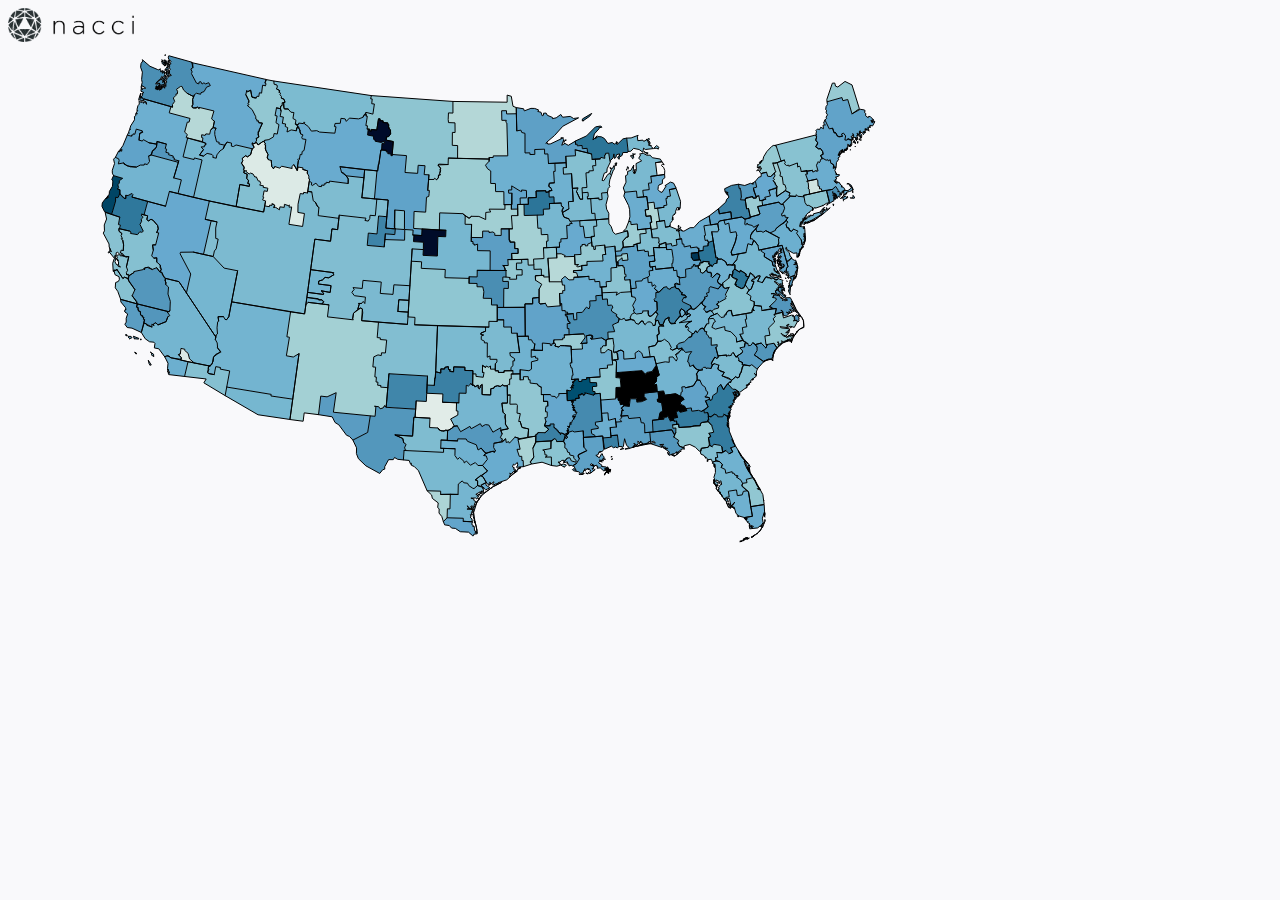
==== index.html @ 5f249de9 "puma games added d3 json files" ====
<!DOCTYPE html>
<html lang="en">
    <head>

        <!--<script src="http://d3js.org/d3.v3.min.js" charset="utf-8"></script>-->


        <!-- Styles for our vis  -->
	<style>
          body {
          font: 15px sans-serif;
          }
	  
	  .column {
	  float: left;
	  width: 30%;
	  padding: 10px;
	  
	  }
	  
	  /* Clear floats after the columns */
	  .row:after {
	  content: "";
	  display: table;
	  clear: both;
	  }
	  
	  
	  li{
	  margin: 6px 0;
	  }
          .axis path,
          .axis line {
          fill: none;
            stroke: #000;
            shape-rendering: crispEdges;

        }
	.line{
	  stroke:dimgrey;
	  stroke-width:5px;
	  }
	  
	  h1 { font-family: Helvetica Neue, Helvetica, Arial, sans-serif; font-size: 24px; font-style: normal; font-variant: normal; font-weight: 700; line-height: 26.4px; }
	  h4 { font-family: Helvetica Neue, Helvetica, Arial, sans-serif; font-size: 18px; font-style: normal; font-variant: normal; font-weight: 700; line-height: 26.4px; }
	  h3 { font-family: Helvetica Neue, Helvetica, Arial, sans-serif; font-size: 14px; font-style: normal; font-variant: normal; font-weight: 700; line-height: 15.4px; }
	  p { font-family: Helvetica Neue, Helvetica, Arial, sans-serif; font-size: 16px; font-style: normal; font-variant: normal; font-weight: 400; line-height: 20px; } blockquote { font-family: Helvetica Neue, Helvetica, Arial, sans-serif; font-size: 21px; font-style: normal; font-variant: normal; font-weight: 400; line-height: 30px; } pre { font-family: Helvetica Neue, Helvetica, Arial, sans-serif; font-size: 13px; font-style: normal; font-variant: normal; font-weight: 400; line-height: 18.5667px; }
	  
	  
	  .text {
          font-family: sans-serif;
          font-size: 11px;
	  }
	  
          .dot {
          stroke: none;
          }
          .tooltip {
          position: absolute;
          font-size: 12px;
          width:  auto;
          height: auto;
          pointer-events: none;
          background-color: white;
          }

	  #svg-div{
	  display: inline-block;
	  margin: 0 auto;
	  }

        </style>
	<link rel="stylesheet" type="text/css" href="style.css">
	<script src="d3.v3.js"></script>
	<script src="topojson.v1.min.js"></script>

    </head>


    <body style="background-color:#f9f9fb;"><!--rgba(250, 235, 215, .7);">-->
      <div>
	<image src="./logo.png" style="width:10%;"></image>
      </div>
      
      <div class="svg-div">
	<div id="textbox" style="margin-top:40px;"></div>      
	<script src="d3_script.js" type="text/javascript"></script>
      </div>
      
      
    </body>
</html>
---- style.css ----
.svg-div{
     display: inline-block;
     margin: 0 auto;
  }

.background {
  fill: none;
  pointer-events: all;
}

.graticule {
  fill: none;
  stroke: #777;
  stroke-width: .5;
  stroke-opacity: .7;
}

#dma-borders {
  fill: none;
  stroke: black;
  
  stroke-linejoin: round;
  stroke-linecap: round;
  pointer-events: none;
}

#textbox {
  position: absolute;
  top: 400px;
  left: 50px;
  width: 275px;
  height: 100px;
}

#textbox text p {
  font-family: Arial, Helvetica;
  font-size: .8em;
  margin: 0;
}
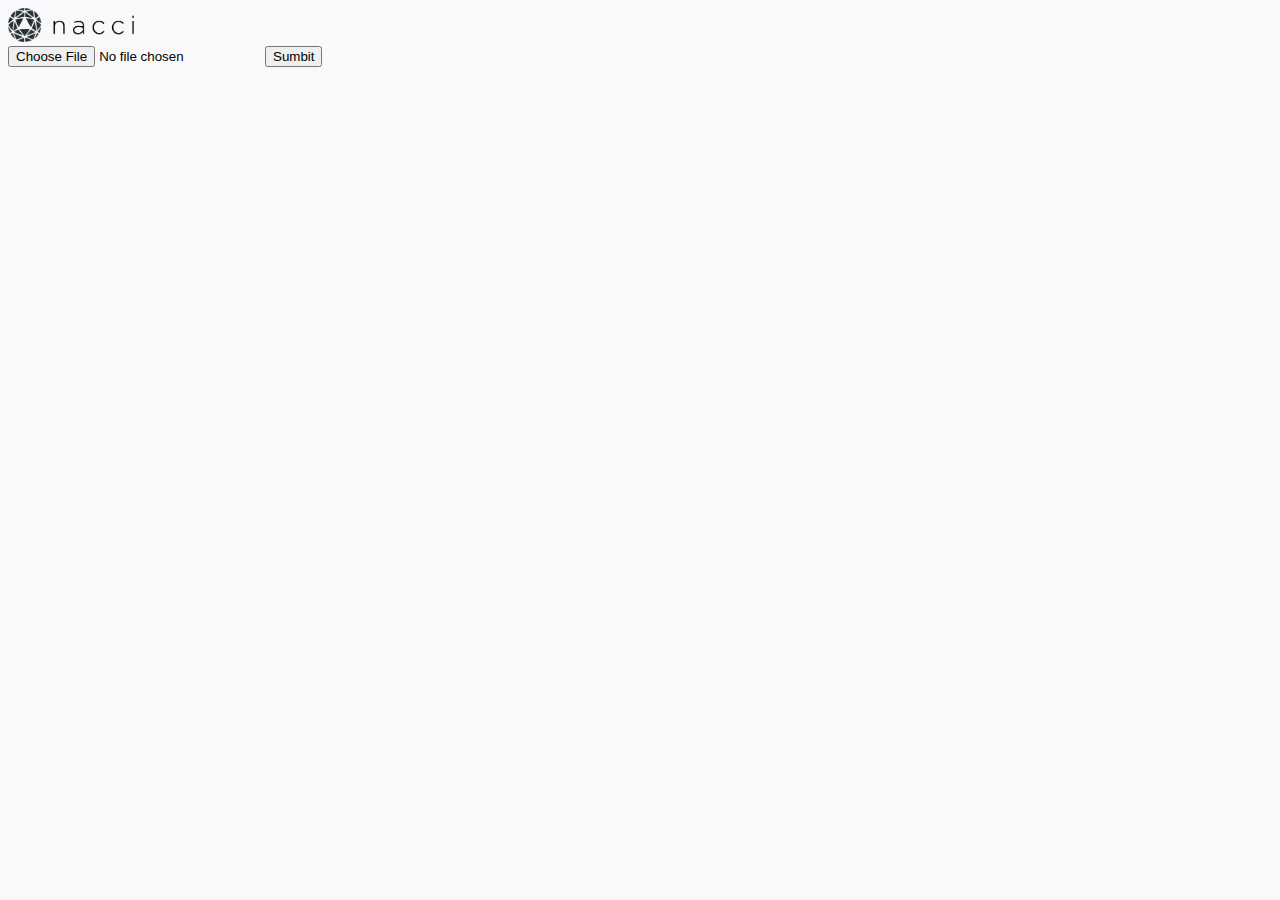
==== commit 7bc81ed5: "changed to brandid" ====
--- a/index.html
+++ b/index.html
@@ -1,92 +1,24 @@
 <!DOCTYPE html>
-<html lang="en">
-    <head>
-
-        <!--<script src="http://d3js.org/d3.v3.min.js" charset="utf-8"></script>-->
-
-
-        <!-- Styles for our vis  -->
-	<style>
-          body {
-          font: 15px sans-serif;
-          }
-	  
-	  .column {
-	  float: left;
-	  width: 30%;
-	  padding: 10px;
-	  
-	  }
-	  
-	  /* Clear floats after the columns */
-	  .row:after {
-	  content: "";
-	  display: table;
-	  clear: both;
-	  }
-	  
-	  
-	  li{
-	  margin: 6px 0;
-	  }
-          .axis path,
-          .axis line {
-          fill: none;
-            stroke: #000;
-            shape-rendering: crispEdges;
-
-        }
-	.line{
-	  stroke:dimgrey;
-	  stroke-width:5px;
-	  }
-	  
-	  h1 { font-family: Helvetica Neue, Helvetica, Arial, sans-serif; font-size: 24px; font-style: normal; font-variant: normal; font-weight: 700; line-height: 26.4px; }
-	  h4 { font-family: Helvetica Neue, Helvetica, Arial, sans-serif; font-size: 18px; font-style: normal; font-variant: normal; font-weight: 700; line-height: 26.4px; }
-	  h3 { font-family: Helvetica Neue, Helvetica, Arial, sans-serif; font-size: 14px; font-style: normal; font-variant: normal; font-weight: 700; line-height: 15.4px; }
-	  p { font-family: Helvetica Neue, Helvetica, Arial, sans-serif; font-size: 16px; font-style: normal; font-variant: normal; font-weight: 400; line-height: 20px; } blockquote { font-family: Helvetica Neue, Helvetica, Arial, sans-serif; font-size: 21px; font-style: normal; font-variant: normal; font-weight: 400; line-height: 30px; } pre { font-family: Helvetica Neue, Helvetica, Arial, sans-serif; font-size: 13px; font-style: normal; font-variant: normal; font-weight: 400; line-height: 18.5667px; }
-	  
-	  
-	  .text {
-          font-family: sans-serif;
-          font-size: 11px;
-	  }
-	  
-          .dot {
-          stroke: none;
-          }
-          .tooltip {
-          position: absolute;
-          font-size: 12px;
-          width:  auto;
-          height: auto;
-          pointer-events: none;
-          background-color: white;
-          }
-
-	  #svg-div{
-	  display: inline-block;
-	  margin: 0 auto;
-	  }
-
-        </style>
-	<link rel="stylesheet" type="text/css" href="style.css">
-	<script src="d3.v3.js"></script>
-	<script src="topojson.v1.min.js"></script>
-
-    </head>
-
-
-    <body style="background-color:#f9f9fb;"><!--rgba(250, 235, 215, .7);">-->
-      <div>
-	<image src="./logo.png" style="width:10%;"></image>
-      </div>
-      
-      <div class="svg-div">
-	<div id="textbox" style="margin-top:40px;"></div>      
-	<script src="d3_script.js" type="text/javascript"></script>
-      </div>
-      
-      
-    </body>
+<html>
+  <body style="background-color:#f9f9fb;"><!--rgba(250, 235, 215, .7);">-->
+    <div>
+      <image src="./logo.png" style="width:10%;"></image>
+    </div>
+    
+    <script src="http://ajax.googleapis.com/ajax/libs/jquery/1.11.1/jquery.min.js"></script>
+    
+    
+    <form enctype="multipart/form-data" method="post" name="fileinfo">
+      <input type="file" id="image" name="image" type="image/*" onchange="readURL(this);" />
+      <input type="submit" value="Sumbit" />
+    </form>
+    <br><br>
+    <div id="text_output" style="width:500px;"></div>
+    <br><br>
+    <div>
+      <img id="blah" src="#" alt="" />
+    </div>
+    <script src="brandid_1and1.js"></script>
+	
+  </body>
 </html>
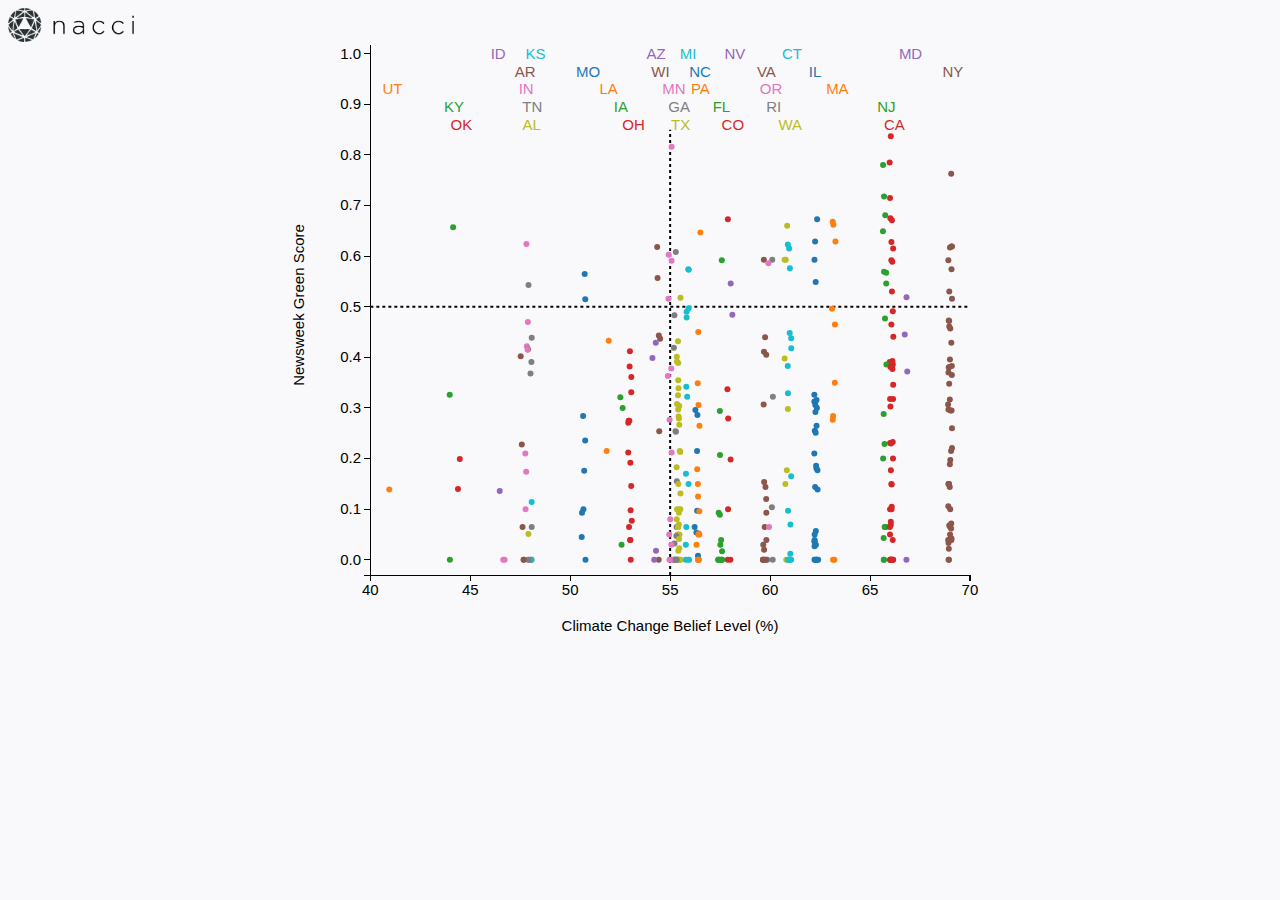
==== commit a73c0a68: "green score for pitch" ====
--- a/index.html
+++ b/index.html
@@ -1,24 +1,239 @@
 <!DOCTYPE html>
-<html>
-  <body style="background-color:#f9f9fb;"><!--rgba(250, 235, 215, .7);">-->
-    <div>
+<html lang="en">
+    <head>
+        <meta charset="utf-8">
+        <title>d3 Scatter Plot</title>
+        <!--<script src="http://d3js.org/d3.v3.min.js" charset="utf-8"></script>-->
+
+
+        <!-- Styles for our vis  -->
+        <style>
+        body {
+            font: 15px sans-serif;
+        }
+
+        .axis path,
+        .axis line {
+            fill: none;
+            stroke: #000;
+            shape-rendering: crispEdges;
+
+        }
+	.line{
+stroke:dimgrey;
+stroke-width:5px;
+}
+	
+	.text {
+            font-family: sans-serif;
+            font-size: 11px;
+       }
+
+        .dot {
+            stroke: none;
+        }
+        .tooltip {
+            position: absolute;
+            font-size: 12px;
+            width:  auto;
+            height: auto;
+            pointer-events: none;
+            background-color: white;
+        }
+         </style>
+    </head>
+
+
+    <body style="background-color:#f9f9fb;">
       <image src="./logo.png" style="width:10%;"></image>
-    </div>
-    
-    <script src="http://ajax.googleapis.com/ajax/libs/jquery/1.11.1/jquery.min.js"></script>
-    
-    
-    <form enctype="multipart/form-data" method="post" name="fileinfo">
-      <input type="file" id="image" name="image" type="image/*" onchange="readURL(this);" />
-      <input type="submit" value="Sumbit" />
-    </form>
-    <br><br>
-    <div id="text_output" style="width:500px;"></div>
-    <br><br>
-    <div>
-      <img id="blah" src="#" alt="" />
-    </div>
-    <script src="brandid_1and1.js"></script>
-	
-  </body>
+	<center>
+        <div id="vis-container"></div>
+        <!-- Optionally reference your vis JS file here, or define in a script tag -->
+        <!-- <script type="text/javascript" src="js/my-vis.js"></script> -->
+	<script src="lib/d3.v3.min.js" charset="utf-8"></script>
+        <script type="text/javascript">
+
+            d3.csv('./pitch_data.csv', function loadCallback(error, data) {
+                data.forEach(function(d) { // convert strings to numbers
+                    d.newsweek_score = +d.newsweek_score;
+                    d.green = +d.green;
+	    d.fit = +d.fit;
+                });
+                makeVis(data);
+            });
+
+          var makeVis = function(data) {
+              // Common pattern for defining vis size and margins
+              var margin = { top: -10, right: 20, bottom: 70, left: 80 },
+                  width  = 700 - margin.left - margin.right,
+                  height = 600 - margin.top - margin.bottom;
+
+              // Add the visualization svg canvas to the vis-container <div>
+              var canvas = d3.select("#vis-container").append("svg")
+                  .attr("width",  width  + margin.left + margin.right)
+                  .attr("height", height + margin.top  + margin.bottom)
+                .append("g")
+                  .attr("transform", "translate(" + margin.left + "," + margin.top + ")");
+
+              // Define our scales
+              var colorScale = d3.scale.category10();
+
+              var xScale = d3.scale.linear()
+                  .domain([ d3.min(data, function(d) { return d.green; }) - 1,
+                            d3.max(data, function(d) { return d.green; }) + 1 ])
+                  .range([0, width]);
+
+              var yScale = d3.scale.linear()
+                  .domain([ d3.min(data, function(d) { return d.newsweek_score; }) - 0.03,
+                            d3.max(data, function(d) { return d.newsweek_score; }) + 0.2 ])
+                  .range([height, 0]); // flip order because y-axis origin is upper LEFT
+
+              // Define our axes
+              var xAxis = d3.svg.axis()
+                  .scale(xScale)
+                  .orient('bottom');
+
+              var yAxis = d3.svg.axis()
+                  .scale(yScale)
+                  .orient('left');
+
+              // Add x-axis to the canvas
+              canvas.append("g")
+                  .attr("class", "x axis")
+                  .attr("transform", "translate(0," + height + ")") // move axis to the bottom of the canvas
+                  .call(xAxis)
+                .append("text")
+                  .attr("class", "label")
+                  .attr("x", width/2) // x-offset from the xAxis, move label all the way to the right
+                  .attr("y", 56)    // y-offset from the xAxis, moves text UPWARD!
+                  .style("text-anchor", "middle") // right-justify text
+                  .text("Climate Change Belief Level (%)");
+
+              // Add y-axis to the canvas
+              canvas.append("g")
+                  .attr("class", "y axis") // .orient('left') took care of axis positioning for us
+                  .call(yAxis)
+                .append("text")
+                  .attr("class", "label")
+                  .attr("transform", "rotate(-90)") // although axis is rotated, text is not
+                  .attr("y", -66) // y-offset from yAxis, moves text to the RIGHT because it's rotated, and positive y is DOWN
+                  .attr("x", -height/2) // 
+                  .style("text-anchor", "middle")
+                  .text("Newsweek Green Score");
+
+              // Add the tooltip container to the vis container
+              // it's invisible and its position/contents are defined during mouseover
+              var tooltip = d3.select("#vis-container").append("div")
+                  .attr("class", "tooltip")
+                  .style("opacity", 0);
+
+              // tooltip mouseover event handler
+              var tipMouseover = function(d) {
+                  var color = colorScale(d.state);
+                  var html  = d["Company Name"] + "<br/>" +
+              "<span style='color:" + color + ";'>" + d.state //+ "</span><br/>" +
+              //"<b>" + d.green + "</b> green, <b/>" + d.newsweek_score + "</b> newsweek_score";
+
+                  tooltip.html(html)
+                      .style("left", (d3.event.pageX + 15) + "px")
+                      .style("top", (d3.event.pageY - 14) + "px")
+                    .transition()
+                      .duration(200) // ms
+                      .style("opacity", .9) // started as 0!
+
+              };
+              // tooltip mouseout event handler
+              var tipMouseout = function(d) {
+                  tooltip.transition()
+                      .duration(300) // ms
+                      .style("opacity", 0); // don't care about position!
+              };
+
+// State maxes
+state_max = [];
+for(var i = 0; i < data.length ; i++){
+		   if (( state_max[data[i]["state"]] === undefined)){
+		   state_max[data[i]["state"]] = {"x": 0, "y": 0};
+		   }
+		   if( data[i]["newsweek_score"] > state_max[data[i]["state"]].y){
+  state_max[data[i]["state"]].x = data[i]["green"];
+  state_max[data[i]["state"]].y = data[i]["newsweek_score"];
+  state_max[data[i]["state"]]["state"] = data[i]["state"];
+};
+};
+//console.log(state_max, state_max.length);
+label_pos = [];
+state_keys = Object.keys(state_max);
+for (var i=0; i < state_keys.length; i++){
+		  console.log(state_max[state_keys[i]]);
+		  label_pos.push(state_max[state_keys[i]]);
+};
+label_pos.sort(function(x, y){
+		  console.log(x, y);
+   return d3.ascending(x.x, y.x);
+})
+console.log(label_pos);
+canvas.selectAll(".text")
+  .data(label_pos)
+ .enter().append("text")
+  .attr("x", function(d) { return xScale(d.x); })
+  .attr("y", function(d, i) { return  yScale(0.96 - (i % 5)*0.035);})//i/50 + 0.1);})//0.5*(1 - d.y) + d.y); })
+  .attr("dx", "-0.5em")
+  .attr("dy", "-1em")
+  .text(function(d) { return d.state;})
+		  .style("fill", function(d) { return colorScale(d.state);});
+
+
+canvas.append('line')
+    .style("stroke", "black")
+    .style("stroke-width", 2)
+		  .style("stroke-dasharray", ("3, 3"))
+    .attr("x1", xScale(40))
+    .attr("y1", yScale(0.5))
+    .attr("x2", xScale(70))
+    .attr("y2", yScale(0.5)); 
+
+
+
+canvas.append('line')
+    .style("stroke", "black")
+    .style("stroke-width", 2)
+		  .style("stroke-dasharray", ("3, 3"))
+    .attr("x1", xScale(55))
+    .attr("y1", yScale(-0.03))
+    .attr("x2", xScale(55))
+    .attr("y2", yScale(0.85)); 
+
+              // Add data points!
+
+
+canvas.selectAll(".dot")
+.data(data)
+.enter().append("circle")
+.attr("class", "dot")
+.attr("r", 3) // radius size, could map to another data dimension
+.attr("cx", function(d) { return xScale( d.green + (Math.random()-0.5)*0.2 ); })     // x position
+.attr("cy", function(d) { return yScale( d.newsweek_score ); })  // y position
+.style("fill", function(d) { return colorScale(d.state); })
+.on("mouseover", tipMouseover)
+.on("mouseout", tipMouseout);
+
+
+
+
+//var line = d3.svg.line()
+//    .x(function(d) { return xScale(d.green); })
+//    .y(function(d) { console.log(d.fit);return yScale(d.fit); });
+
+//  canvas.append("path")
+//      .datum(data)
+//      .attr("class", "line")
+//      .attr("d", line);
+
+
+
+          };
+        </script>
+</center>
+    </body>
 </html>
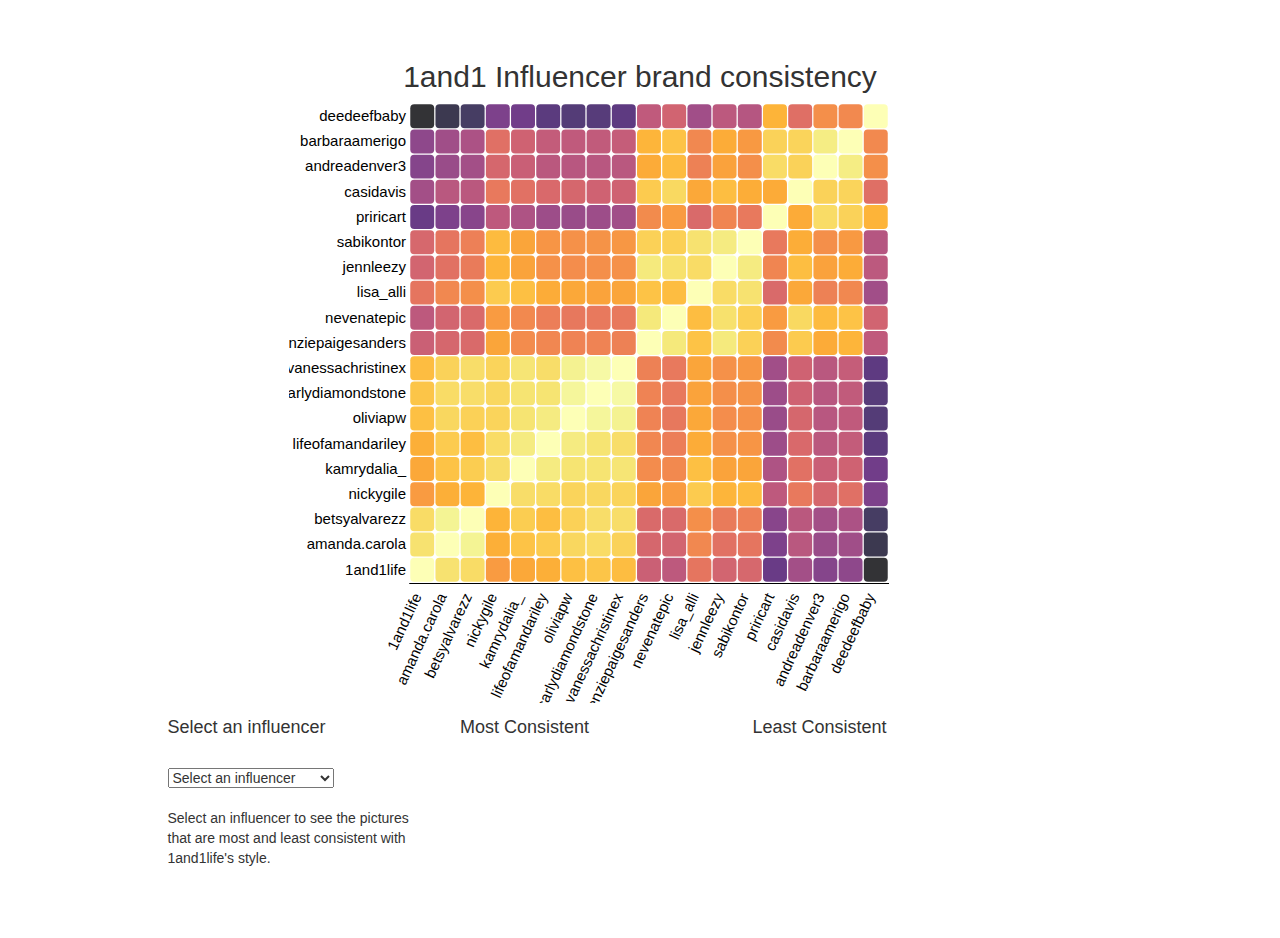
==== commit c4edc120: "1and1 data" ====
--- a/index.html
+++ b/index.html
@@ -1,239 +1,128 @@
 <!DOCTYPE html>
-<html lang="en">
-    <head>
-        <meta charset="utf-8">
-        <title>d3 Scatter Plot</title>
-        <!--<script src="http://d3js.org/d3.v3.min.js" charset="utf-8"></script>-->
+<html>
+<head>
+  <meta charset="utf-8">
+  <meta name="viewport" content="width=device-width">
+  <!-- Latest compiled and minified CSS -->
+  <link rel="stylesheet" href="bootstrap.min.css">
+  <script src="jquery.min.js"></script>
+  <script src="bootstrap.min.js"></script>
+  <script src="d3.v4.js"></script>
+  <script src="d3-scale-chromatic.v1.min.js"></script>
+
+  <link rel="stylesheet" href="draft.css">
+  
+  <style>
+     div .content {
+  width: 200px;
+
+} 
+
+img {
+    max-width: 100%;
+    max-height: 100%;
+}
 
 
-        <!-- Styles for our vis  -->
-        <style>
-        body {
-            font: 15px sans-serif;
-        }
+.axis {
+       font: 12px sans-serif;
+     }
 
-        .axis path,
-        .axis line {
-            fill: none;
-            stroke: #000;
-            shape-rendering: crispEdges;
+     .axis path,
+     .axis line {
+       fill: none;
+       stroke: #000;
+       shape-rendering: crispEdges;
+     stroke-width: 0;
+     }
 
-        }
-	.line{
-stroke:dimgrey;
-stroke-width:5px;
+.bar {
+  fill: skyblue;
 }
-	
-	.text {
-            font-family: sans-serif;
-            font-size: 11px;
-       }
 
-        .dot {
-            stroke: none;
-        }
-        .tooltip {
-            position: absolute;
-            font-size: 12px;
-            width:  auto;
-            height: auto;
-            pointer-events: none;
-            background-color: white;
-        }
-         </style>
-    </head>
+#chart {
+    display: table;
+    margin: 0 auto;
+}
 
+.bar:hover {
+  fill: royalblue ;
+}
 
-    <body style="background-color:#f9f9fb;">
-      <image src="./logo.png" style="width:10%;"></image>
-	<center>
-        <div id="vis-container"></div>
-        <!-- Optionally reference your vis JS file here, or define in a script tag -->
-        <!-- <script type="text/javascript" src="js/my-vis.js"></script> -->
-	<script src="lib/d3.v3.min.js" charset="utf-8"></script>
-        <script type="text/javascript">
+.toolTip {
+     position: absolute;
+  display: none;
+  min-width: 80px;
+  height: auto;
+  background: none repeat scroll 0 0 #ffffff;
+  padding: 10px;
+  text-align: center;
+     background-color: oldlace;
+}}
+    
+  </style>
+</head>
 
-            d3.csv('./pitch_data.csv', function loadCallback(error, data) {
-                data.forEach(function(d) { // convert strings to numbers
-                    d.newsweek_score = +d.newsweek_score;
-                    d.green = +d.green;
-	    d.fit = +d.fit;
-                });
-                makeVis(data);
-            });
+<body>
+  <br><br>
+  <div id="head" style="    display: table;margin: 0 auto;">
+    <h2>1and1 Influencer brand consistency</h2>
+  </div>
+    <div style="width:60%;  display: table;margin: 0 auto;">
 
-          var makeVis = function(data) {
-              // Common pattern for defining vis size and margins
-              var margin = { top: -10, right: 20, bottom: 70, left: 80 },
-                  width  = 700 - margin.left - margin.right,
-                  height = 600 - margin.top - margin.bottom;
+<!--      <p>Using around ninety metrics related to how an image looks, we've begun to quantify the aspects of an image that make up its style. Applying this analysis to the ecosystem of 1and1 brand influencers, we can see that the influencers' instagram pages present more or less visually consistent styles. The chart below shows the relative internal consistency of all of an influencers' posts</p>
+    </div>
+    <div style="width:60%;  display: table;margin: 0 10%;">
+      <div id="chart" style="position:relative;"></div>      
+    </div>
+-->
 
-              // Add the visualization svg canvas to the vis-container <div>
-              var canvas = d3.select("#vis-container").append("svg")
-                  .attr("width",  width  + margin.left + margin.right)
-                  .attr("height", height + margin.top  + margin.bottom)
-                .append("g")
-                  .attr("transform", "translate(" + margin.left + "," + margin.top + ")");
-
-              // Define our scales
-              var colorScale = d3.scale.category10();
-
-              var xScale = d3.scale.linear()
-                  .domain([ d3.min(data, function(d) { return d.green; }) - 1,
-                            d3.max(data, function(d) { return d.green; }) + 1 ])
-                  .range([0, width]);
-
-              var yScale = d3.scale.linear()
-                  .domain([ d3.min(data, function(d) { return d.newsweek_score; }) - 0.03,
-                            d3.max(data, function(d) { return d.newsweek_score; }) + 0.2 ])
-                  .range([height, 0]); // flip order because y-axis origin is upper LEFT
-
-              // Define our axes
-              var xAxis = d3.svg.axis()
-                  .scale(xScale)
-                  .orient('bottom');
-
-              var yAxis = d3.svg.axis()
-                  .scale(yScale)
-                  .orient('left');
-
-              // Add x-axis to the canvas
-              canvas.append("g")
-                  .attr("class", "x axis")
-                  .attr("transform", "translate(0," + height + ")") // move axis to the bottom of the canvas
-                  .call(xAxis)
-                .append("text")
-                  .attr("class", "label")
-                  .attr("x", width/2) // x-offset from the xAxis, move label all the way to the right
-                  .attr("y", 56)    // y-offset from the xAxis, moves text UPWARD!
-                  .style("text-anchor", "middle") // right-justify text
-                  .text("Climate Change Belief Level (%)");
-
-              // Add y-axis to the canvas
-              canvas.append("g")
-                  .attr("class", "y axis") // .orient('left') took care of axis positioning for us
-                  .call(yAxis)
-                .append("text")
-                  .attr("class", "label")
-                  .attr("transform", "rotate(-90)") // although axis is rotated, text is not
-                  .attr("y", -66) // y-offset from yAxis, moves text to the RIGHT because it's rotated, and positive y is DOWN
-                  .attr("x", -height/2) // 
-                  .style("text-anchor", "middle")
-                  .text("Newsweek Green Score");
-
-              // Add the tooltip container to the vis container
-              // it's invisible and its position/contents are defined during mouseover
-              var tooltip = d3.select("#vis-container").append("div")
-                  .attr("class", "tooltip")
-                  .style("opacity", 0);
-
-              // tooltip mouseover event handler
-              var tipMouseover = function(d) {
-                  var color = colorScale(d.state);
-                  var html  = d["Company Name"] + "<br/>" +
-              "<span style='color:" + color + ";'>" + d.state //+ "</span><br/>" +
-              //"<b>" + d.green + "</b> green, <b/>" + d.newsweek_score + "</b> newsweek_score";
-
-                  tooltip.html(html)
-                      .style("left", (d3.event.pageX + 15) + "px")
-                      .style("top", (d3.event.pageY - 14) + "px")
-                    .transition()
-                      .duration(200) // ms
-                      .style("opacity", .9) // started as 0!
-
-              };
-              // tooltip mouseout event handler
-              var tipMouseout = function(d) {
-                  tooltip.transition()
-                      .duration(300) // ms
-                      .style("opacity", 0); // don't care about position!
-              };
-
-// State maxes
-state_max = [];
-for(var i = 0; i < data.length ; i++){
-		   if (( state_max[data[i]["state"]] === undefined)){
-		   state_max[data[i]["state"]] = {"x": 0, "y": 0};
-		   }
-		   if( data[i]["newsweek_score"] > state_max[data[i]["state"]].y){
-  state_max[data[i]["state"]].x = data[i]["green"];
-  state_max[data[i]["state"]].y = data[i]["newsweek_score"];
-  state_max[data[i]["state"]]["state"] = data[i]["state"];
-};
-};
-//console.log(state_max, state_max.length);
-label_pos = [];
-state_keys = Object.keys(state_max);
-for (var i=0; i < state_keys.length; i++){
-		  console.log(state_max[state_keys[i]]);
-		  label_pos.push(state_max[state_keys[i]]);
-};
-label_pos.sort(function(x, y){
-		  console.log(x, y);
-   return d3.ascending(x.x, y.x);
-})
-console.log(label_pos);
-canvas.selectAll(".text")
-  .data(label_pos)
- .enter().append("text")
-  .attr("x", function(d) { return xScale(d.x); })
-  .attr("y", function(d, i) { return  yScale(0.96 - (i % 5)*0.035);})//i/50 + 0.1);})//0.5*(1 - d.y) + d.y); })
-  .attr("dx", "-0.5em")
-  .attr("dy", "-1em")
-  .text(function(d) { return d.state;})
-		  .style("fill", function(d) { return colorScale(d.state);});
-
-
-canvas.append('line')
-    .style("stroke", "black")
-    .style("stroke-width", 2)
-		  .style("stroke-dasharray", ("3, 3"))
-    .attr("x1", xScale(40))
-    .attr("y1", yScale(0.5))
-    .attr("x2", xScale(70))
-    .attr("y2", yScale(0.5)); 
+    <div style="width:60%;  display: table;margin: 0 auto;">
+      <div id="my_dataviz" style="position:relative;"></div>
+    </div>
+<!--    <script src="http://d3js.org/d3.v3.min.js"></script>-->
+<!--    <script src="http://labratrevenge.com/d3-tip/javascripts/d3.tip.v0.6.3.js"></script>-->
+    <script src="bar_chart.js"></script>
 
 
 
-canvas.append('line')
-    .style("stroke", "black")
-    .style("stroke-width", 2)
-		  .style("stroke-dasharray", ("3, 3"))
-    .attr("x1", xScale(55))
-    .attr("y1", yScale(-0.03))
-    .attr("x2", xScale(55))
-    .attr("y2", yScale(0.85)); 
-
-              // Add data points!
-
-
-canvas.selectAll(".dot")
-.data(data)
-.enter().append("circle")
-.attr("class", "dot")
-.attr("r", 3) // radius size, could map to another data dimension
-.attr("cx", function(d) { return xScale( d.green + (Math.random()-0.5)*0.2 ); })     // x position
-.attr("cy", function(d) { return yScale( d.newsweek_score ); })  // y position
-.style("fill", function(d) { return colorScale(d.state); })
-.on("mouseover", tipMouseover)
-.on("mouseout", tipMouseout);
-
-
-
-
-//var line = d3.svg.line()
-//    .x(function(d) { return xScale(d.green); })
-//    .y(function(d) { console.log(d.fit);return yScale(d.fit); });
-
-//  canvas.append("path")
-//      .datum(data)
-//      .attr("class", "line")
-//      .attr("d", line);
-
-
-
-          };
-        </script>
-</center>
-    </body>
+    <script src="heatmap.js"></script>
+    
+  <div class="container">
+    <div class="row" id="dropdown">
+      <div class="col-sm-1">
+      </div>
+      <div class="col-sm-3">
+	<h4> Select an influencer</h4>
+	<!-- DROPDOWN MENU -->
+	<br>
+	<select name="dropdown" id="dd">
+	  <option value="0">Select an influencer</option>
+	</select>
+	<br><br>
+	<p>Select an influencer to see the pictures that are most and least consistent with 1and1life's style.</p>
+      </div>
+      
+      
+      
+      
+      <!-- CONTENT OFF TO THE RIGHT -->
+      <div class="col-sm-3" id="sim">
+	<h4> Most Consistent </h4>
+      </div>
+      
+      <div class="col-sm-3" id="dissim">
+	<h4> Least Consistent </h4>
+      </div>
+      
+    </div>
+  </div>
+  <script src="img_lists.js"></script>
+  <script src="dropdown.js"></script>      
+  
+  <br><br><br>
+  
+  
+  
+</body>
 </html>
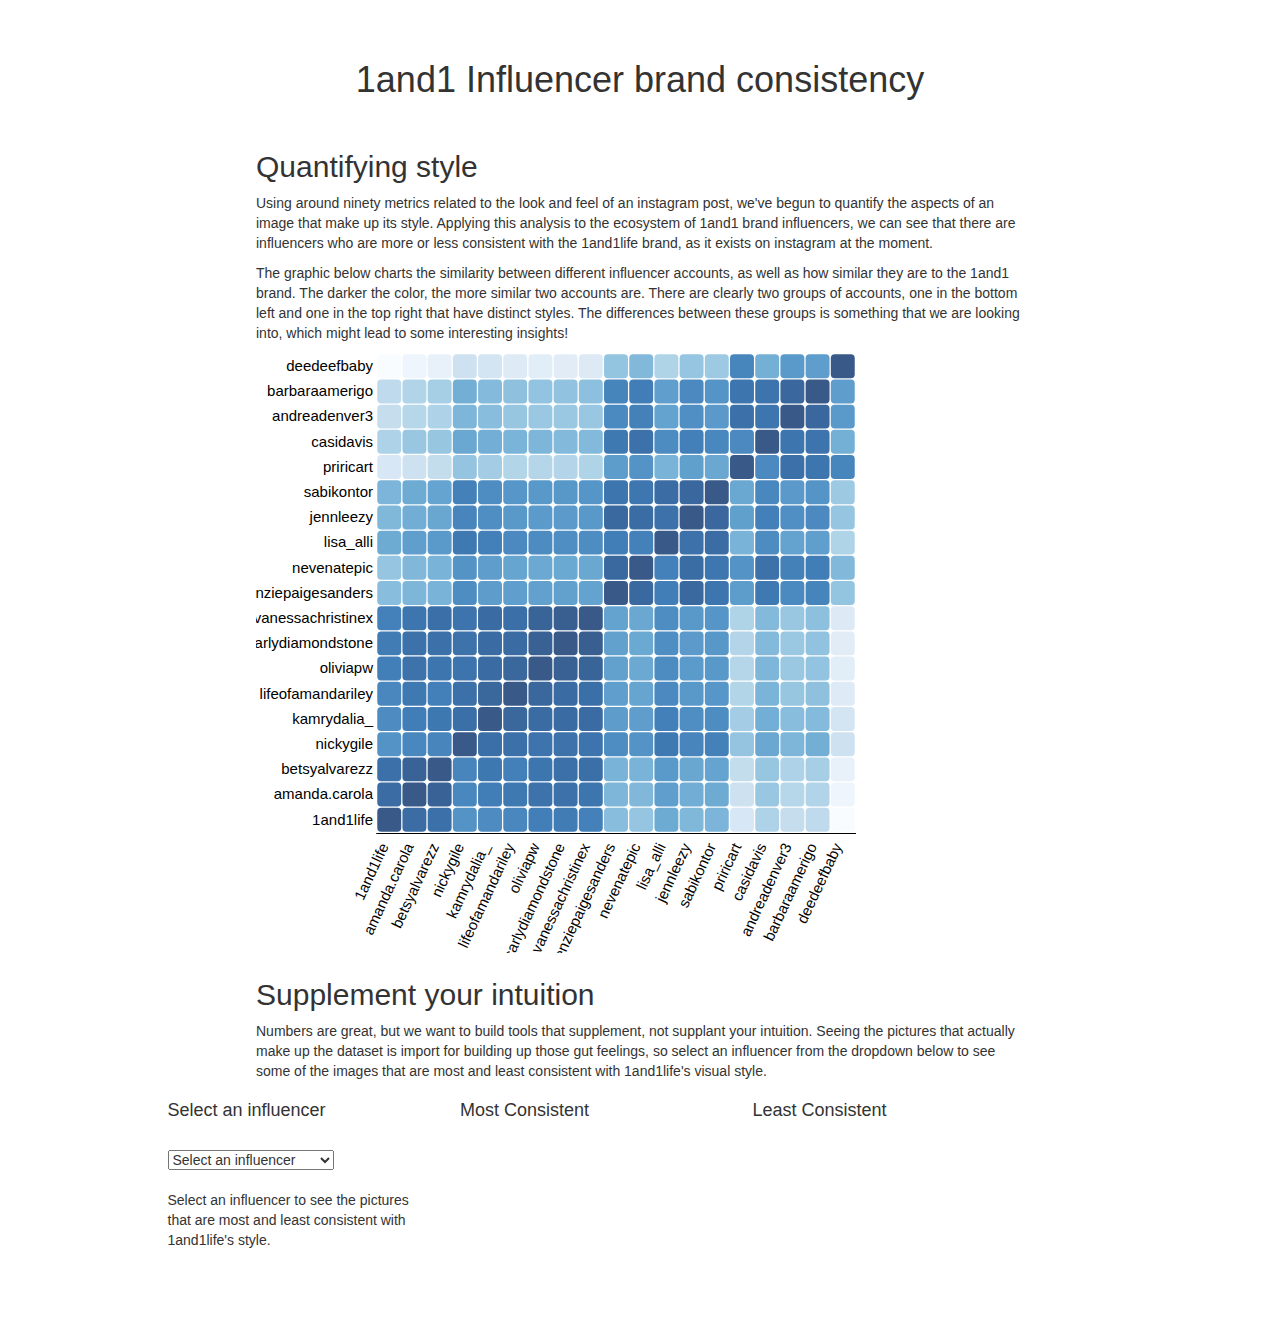
==== commit a51bb05d: "text updates" ====
--- a/index.html
+++ b/index.html
@@ -66,28 +66,35 @@
 <body>
   <br><br>
   <div id="head" style="    display: table;margin: 0 auto;">
-    <h2>1and1 Influencer brand consistency</h2>
+    <h1>1and1 Influencer brand consistency</h1>
   </div>
-    <div style="width:60%;  display: table;margin: 0 auto;">
+  <br>
+  <div style="width:60%;  display: table;margin: 0 auto;">
+    <h2>Quantifying style</h2>
+    <p>Using around ninety metrics related to the look and feel of an instagram post, we've begun to quantify the aspects of an image that make up its style. Applying this analysis to the ecosystem of 1and1 brand influencers, we can see that there are influencers who are more or less consistent with the 1and1life brand, as it exists on instagram at the moment.</p>
+    <p>The graphic below charts the similarity between different influencer accounts, as well as how similar they are to the 1and1 brand. The darker the color, the more similar two accounts are. There are clearly two groups of accounts, one in the bottom left and one in the top right that have distinct styles. The differences between these groups is something that we are looking into, which might lead to some interesting insights! </p>
+  </div>
+  <!--    <div style="width:60%;  display: table;margin: 0 10%;">
+	  <div id="chart" style="position:relative;"></div>      
+	  </div>
+    -->
+  
+  <div style="width:60%;  display: table;margin: 0 auto;">
+    <div id="my_dataviz" style="position:relative;"></div>
+  </div>
 
-<!--      <p>Using around ninety metrics related to how an image looks, we've begun to quantify the aspects of an image that make up its style. Applying this analysis to the ecosystem of 1and1 brand influencers, we can see that the influencers' instagram pages present more or less visually consistent styles. The chart below shows the relative internal consistency of all of an influencers' posts</p>
-    </div>
-    <div style="width:60%;  display: table;margin: 0 10%;">
-      <div id="chart" style="position:relative;"></div>      
-    </div>
--->
-
-    <div style="width:60%;  display: table;margin: 0 auto;">
-      <div id="my_dataviz" style="position:relative;"></div>
-    </div>
-<!--    <script src="http://d3js.org/d3.v3.min.js"></script>-->
-<!--    <script src="http://labratrevenge.com/d3-tip/javascripts/d3.tip.v0.6.3.js"></script>-->
-    <script src="bar_chart.js"></script>
-
-
-
-    <script src="heatmap.js"></script>
-    
+  <div style="width:60%;  display: table;margin: 0 auto;">
+    <h2>Supplement your intuition</h2>
+    <p>Numbers are great, but we want to build tools that supplement, not supplant your intuition. Seeing the pictures that actually make up the dataset is import for building up those gut feelings, so select an influencer from the dropdown below to see some of the images that are most and least consistent with 1and1life's visual style. </p>
+  </div>
+  <!--    <script src="http://d3js.org/d3.v3.min.js"></script>-->
+  <!--    <script src="http://labratrevenge.com/d3-tip/javascripts/d3.tip.v0.6.3.js"></script>-->
+  <script src="bar_chart.js"></script>
+  
+  
+  
+  <script src="heatmap.js"></script>
+  
   <div class="container">
     <div class="row" id="dropdown">
       <div class="col-sm-1">
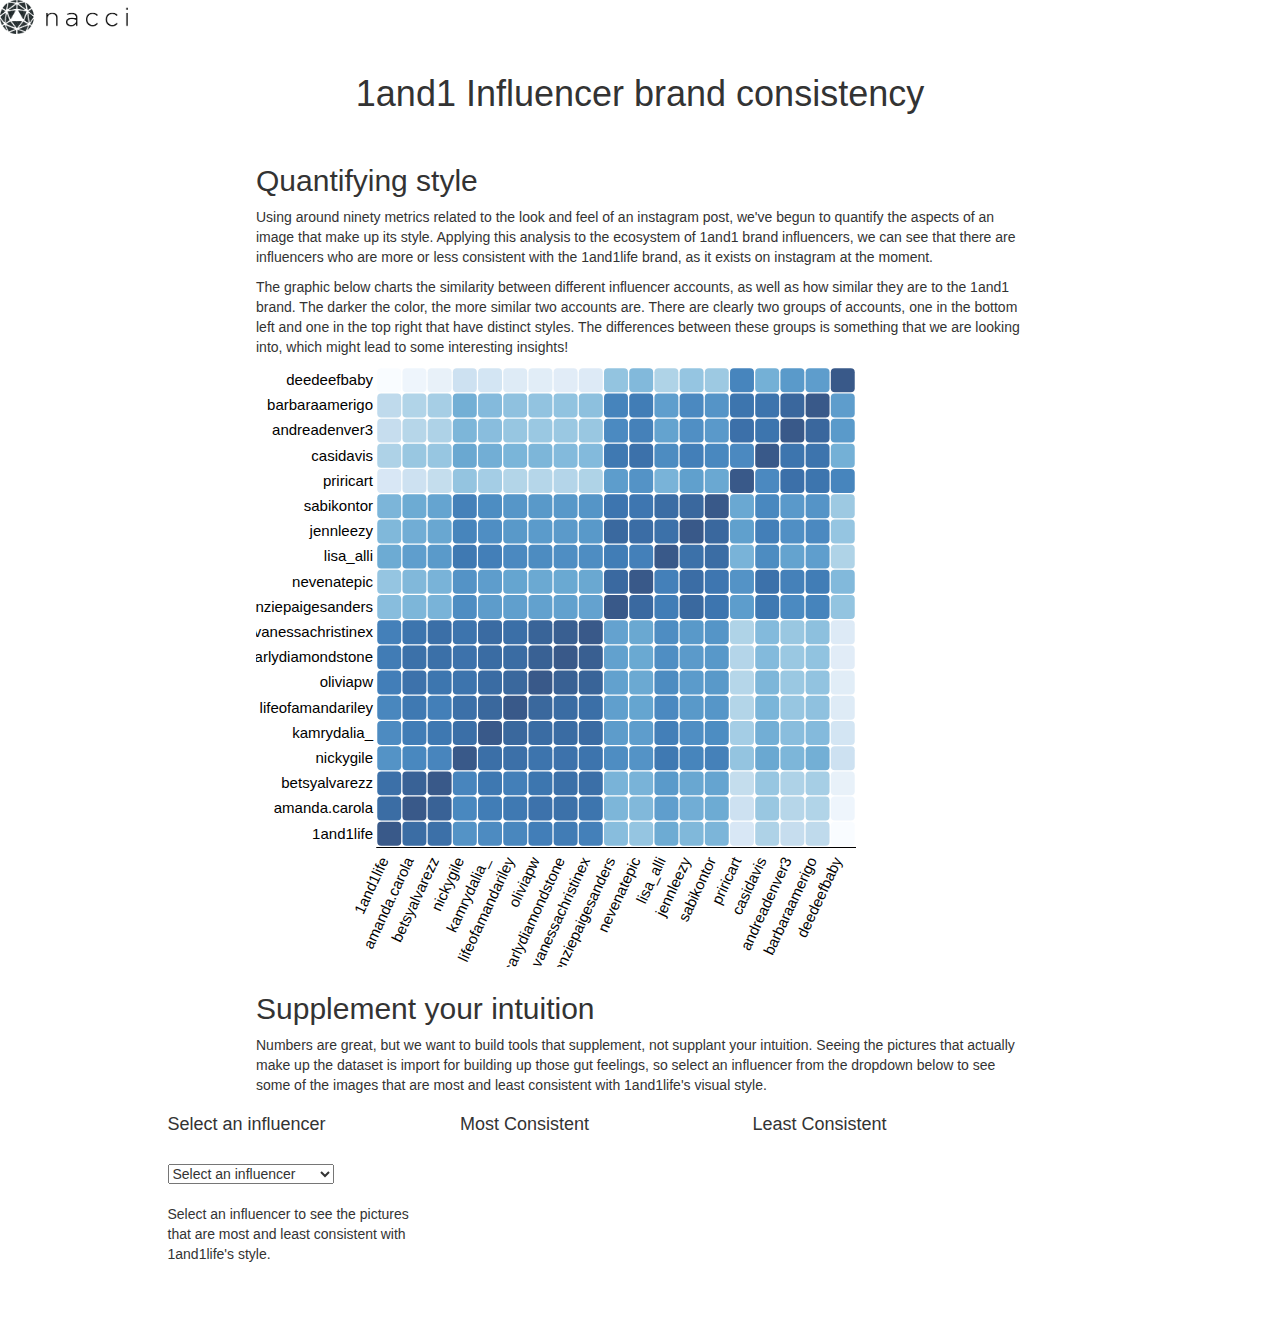
==== commit 9ccd73e6: "circles" ====
--- a/index.html
+++ b/index.html
@@ -64,6 +64,8 @@
 </head>
 
 <body>
+  <image src="./logo.png" style="width:10%;"></image>
+
   <br><br>
   <div id="head" style="    display: table;margin: 0 auto;">
     <h1>1and1 Influencer brand consistency</h1>
@@ -90,7 +92,11 @@
   <!--    <script src="http://d3js.org/d3.v3.min.js"></script>-->
   <!--    <script src="http://labratrevenge.com/d3-tip/javascripts/d3.tip.v0.6.3.js"></script>-->
   <script src="bar_chart.js"></script>
-  
+  <div style="width:60%;  display: table;margin: 0 auto;">
+    <div id="perf_data" style="position:relative;"></div>
+  </div>
+
+  <script src="perf.js"></script>
   
   
   <script src="heatmap.js"></script>
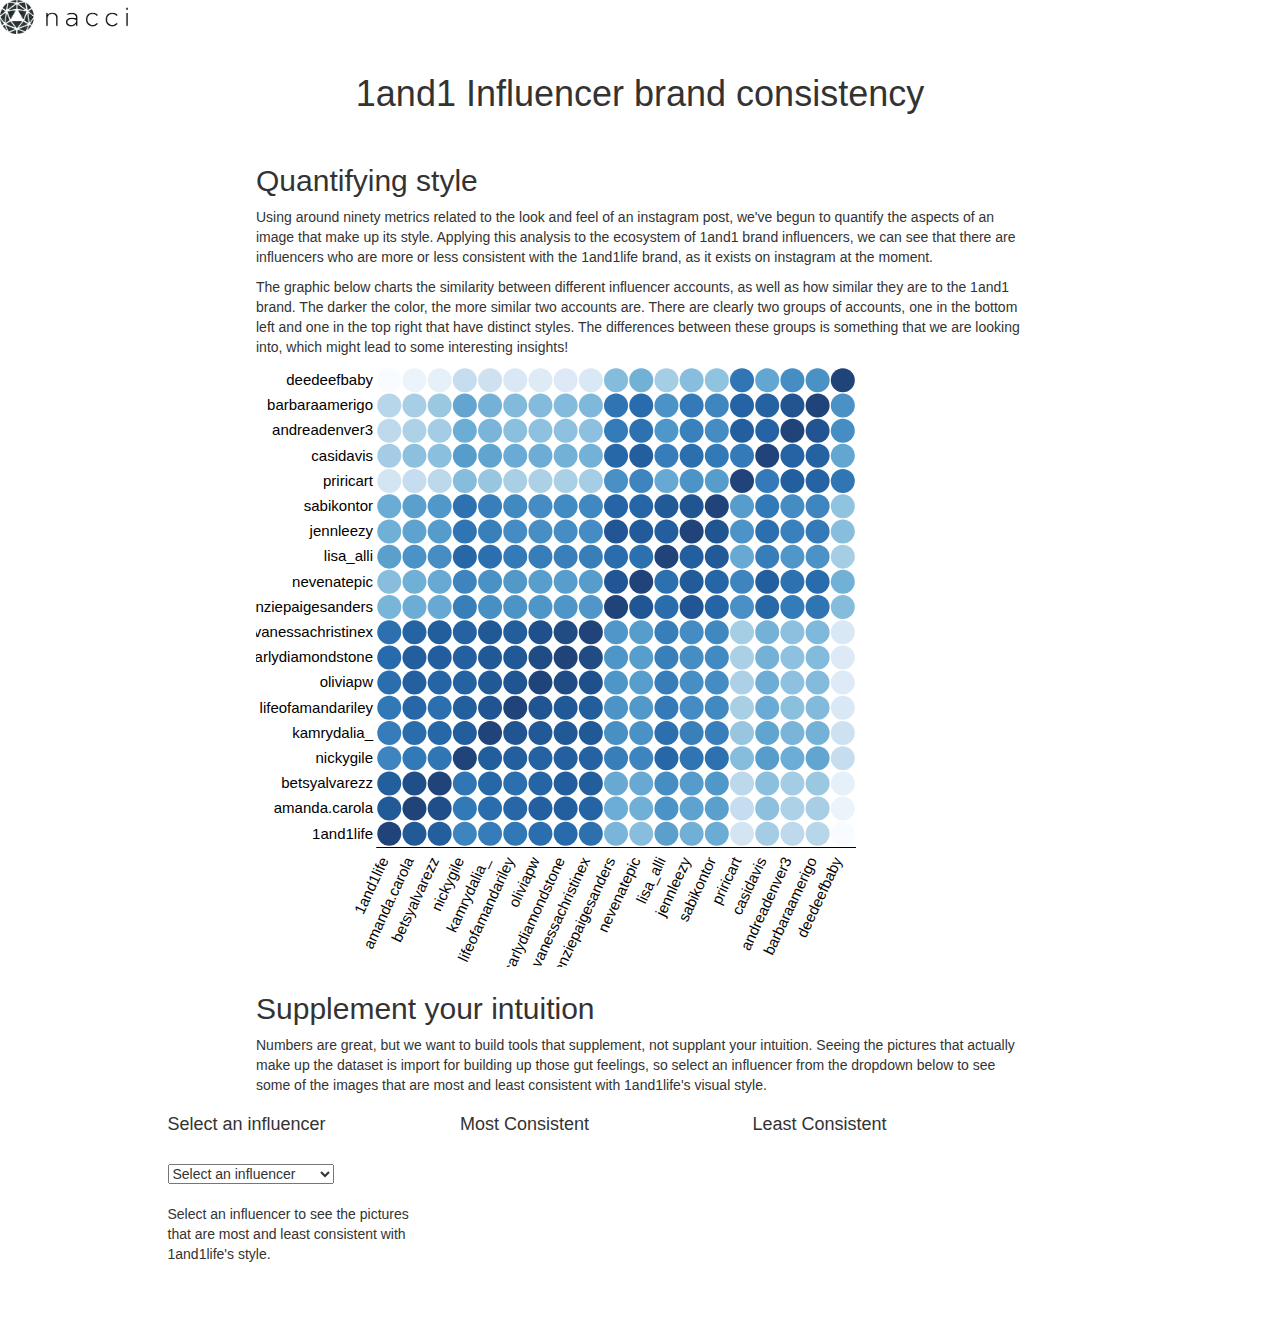
==== commit 749ad8a2: "circles instead of squares on histogram" ====
--- a/index.html
+++ b/index.html
@@ -96,7 +96,7 @@
     <div id="perf_data" style="position:relative;"></div>
   </div>
 
-  <script src="perf.js"></script>
+  <!--<script src="perf.js"></script>-->
   
   
   <script src="heatmap.js"></script>
